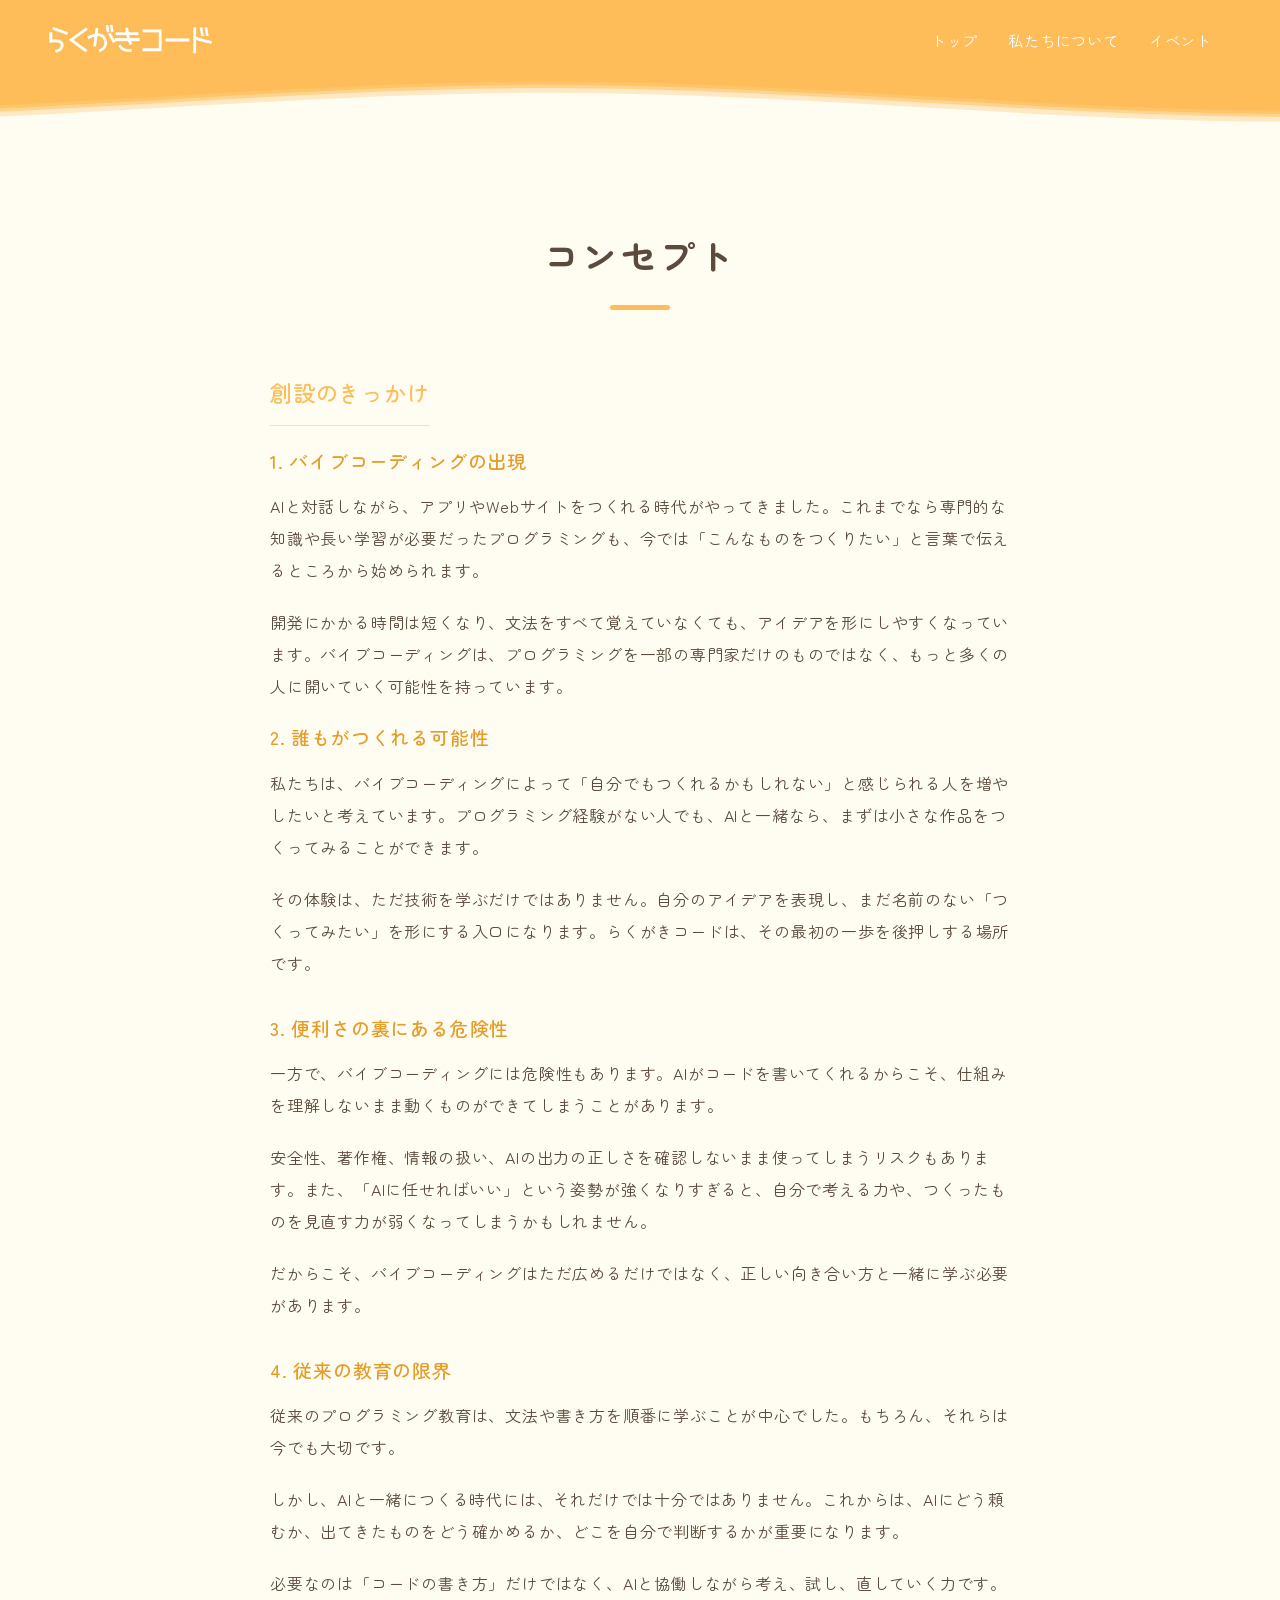
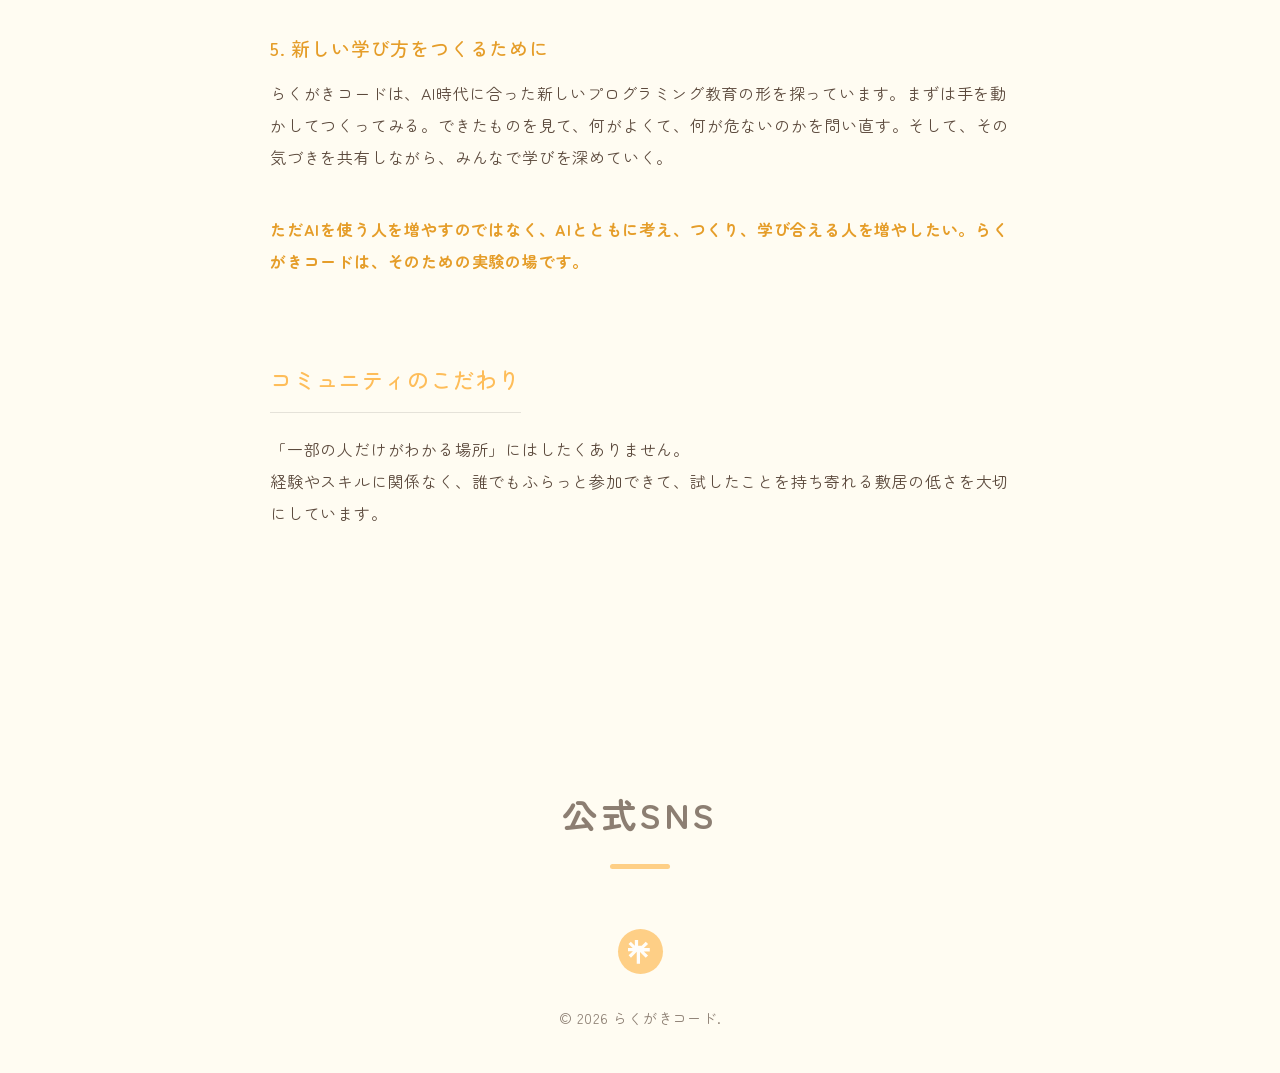
==== concept/index.html @ d0d8243a "concept分離" ====
<!DOCTYPE html>
<html lang="ja">

<head>
    <meta charset="UTF-8">
    <meta name="viewport" content="width=device-width, initial-scale=1.0">
    <title>コンセプト｜らくがきコード</title>
    <meta name="description" content="らくがきコードのコンセプト、創設のきっかけ、コミュニティの考え方をまとめたページです。">
    <link rel="preconnect" href="https://fonts.googleapis.com">
    <link rel="preconnect" href="https://fonts.gstatic.com" crossorigin>
    <link href="https://fonts.googleapis.com/css2?family=Zen+Maru+Gothic:wght@400;500;700&display=swap" rel="stylesheet">
    <link rel="icon" href="../images/らくがきコード.jpg" type="image/jpeg">
    <link rel="stylesheet" href="../style.css">
    <link rel="stylesheet" href="style.css">
</head>

<body>
    <header class="header">
        <a href="../index.html" class="logo" aria-label="らくがきコード トップページへ">
            <img src="../images/らくがきコード.jpg" alt="らくがきコード">
        </a>
        <div class="hamburger" id="hamburger" aria-label="メニューを開く">
            <span></span>
            <span></span>
            <span></span>
        </div>
        <nav class="nav" id="nav-menu">
            <a href="../index.html">トップ</a>
            <a href="../menchu/">私たちについて</a>
            <a href="../event/">イベント</a>
        </nav>
        <div class="header-wave">
            <svg class="header-waves" xmlns="http://www.w3.org/2000/svg" viewBox="0 24 150 28" preserveAspectRatio="none" shape-rendering="auto">
                <defs>
                    <path id="gentle-wave-header" d="M-160 44c30 0 58-18 88-18s 58 18 88 18 58-18 88-18 58 18 88 18 v44h-352z" />
                </defs>
                <g class="parallax-header">
                    <use href="#gentle-wave-header" x="48" y="0" fill="rgba(254, 189, 89, 0.3)" />
                    <use href="#gentle-wave-header" x="48" y="3" fill="rgba(254, 189, 89, 0.5)" />
                    <use href="#gentle-wave-header" x="48" y="5" fill="rgba(254, 189, 89, 0.7)" />
                    <use href="#gentle-wave-header" x="48" y="7" fill="#febd59" />
                </g>
            </svg>
        </div>
    </header>

    <main class="subpage-main">
        <section class="concept section" id="concept">
            <div class="container">
                <h2 class="section-title">コンセプト</h2>

                <div class="concept-item">
                    <h3>創設のきっかけ</h3>
                    <div class="text-block" id="concept-story">
                        <h4>1. バイブコーディングの出現</h4>
                        <p>AIと対話しながら、アプリやWebサイトをつくれる時代がやってきました。これまでなら専門的な知識や長い学習が必要だったプログラミングも、今では「こんなものをつくりたい」と言葉で伝えるところから始められます。</p>
                        <p>開発にかかる時間は短くなり、文法をすべて覚えていなくても、アイデアを形にしやすくなっています。バイブコーディングは、プログラミングを一部の専門家だけのものではなく、もっと多くの人に開いていく可能性を持っています。</p>

                        <div>
                            <h4>2. 誰もがつくれる可能性</h4>
                            <p>私たちは、バイブコーディングによって「自分でもつくれるかもしれない」と感じられる人を増やしたいと考えています。プログラミング経験がない人でも、AIと一緒なら、まずは小さな作品をつくってみることができます。</p>
                            <p>その体験は、ただ技術を学ぶだけではありません。自分のアイデアを表現し、まだ名前のない「つくってみたい」を形にする入口になります。らくがきコードは、その最初の一歩を後押しする場所です。</p>

                            <h4>3. 便利さの裏にある危険性</h4>
                            <p>一方で、バイブコーディングには危険性もあります。AIがコードを書いてくれるからこそ、仕組みを理解しないまま動くものができてしまうことがあります。</p>
                            <p>安全性、著作権、情報の扱い、AIの出力の正しさを確認しないまま使ってしまうリスクもあります。また、「AIに任せればいい」という姿勢が強くなりすぎると、自分で考える力や、つくったものを見直す力が弱くなってしまうかもしれません。</p>
                            <p>だからこそ、バイブコーディングはただ広めるだけではなく、正しい向き合い方と一緒に学ぶ必要があります。</p>

                            <h4>4. 従来の教育の限界</h4>
                            <p>従来のプログラミング教育は、文法や書き方を順番に学ぶことが中心でした。もちろん、それらは今でも大切です。</p>
                            <p>しかし、AIと一緒につくる時代には、それだけでは十分ではありません。これからは、AIにどう頼むか、出てきたものをどう確かめるか、どこを自分で判断するかが重要になります。</p>
                            <p>必要なのは「コードの書き方」だけではなく、AIと協働しながら考え、試し、直していく力です。</p>

                            <h4>5. 新しい学び方をつくるために</h4>
                            <p>らくがきコードは、AI時代に合った新しいプログラミング教育の形を探っています。まずは手を動かしてつくってみる。できたものを見て、何がよくて、何が危ないのかを問い直す。そして、その気づきを共有しながら、みんなで学びを深めていく。</p>
                            <p class="highlight">ただAIを使う人を増やすのではなく、AIとともに考え、つくり、学び合える人を増やしたい。らくがきコードは、そのための実験の場です。</p>
                        </div>
                    </div>
                </div>

                <div class="concept-item">
                    <h3>コミュニティのこだわり</h3>
                    <div class="text-block">
                        <p>「一部の人だけがわかる場所」にはしたくありません。<br>経験やスキルに関係なく、誰でもふらっと参加できて、試したことを持ち寄れる敷居の低さを大切にしています。</p>
                    </div>
                </div>
            </div>
        </section>
    </main>

    <footer class="footer">
        <h2 class="section-title">公式SNS</h2>
        <div class="footer-sns" style="display: flex; justify-content: center; gap: 20px; margin-bottom: 30px;">
            <a href="https://linktr.ee/rakugaki_code?utm_source=qr_code" target="_blank" aria-label="Linktree"
                style="display: inline-flex; align-items: center; justify-content: center; width: 45px; height: 45px; border-radius: 50%; background-color: var(--main-yellow); color: var(--text-white); transition: opacity 0.3s, transform 0.3s;"
                onmouseover="this.style.transform='scale(1.1)';" onmouseout="this.style.transform='scale(1)';">
                <svg role="img" viewBox="0 0 24 24" xmlns="http://www.w3.org/2000/svg" fill="currentColor" width="24"
                    height="24">
                    <title>Linktree</title>
                    <path
                        d="M13.736 5.853l4.005-4.117 2.325 2.38-4.2 4.005h5.908v3.305h-5.937l4.229 4.108-2.325 2.334-5.74-5.769v11.66h-3.266V11.82l-5.769 5.827-2.325-2.325 4.229-4.117H-1.23v-3.305h5.937L.507 4.116l2.325-2.38 4.005 4.117V0h3.266v5.853z" />
                </svg>
            </a>
        </div>
        <p>&copy; 2026 らくがきコード.</p>
    </footer>

    <script src="../script.js"></script>
</body>

</html>
---- style.css ----
/* Minimalist "Rakugaki Code" Styles */
:root {
    --main-yellow: #febd59; /* 画像から抽出した正確な背景色に合わせて境界線を消す */
    --cream: #fffcf2;
    --text-white: #ffffff;
    --text-dark: #5c4a3d;
    --font-main: 'Zen Maru Gothic', 'JK Gothic', sans-serif;
}

* {
    margin: 0;
    padding: 0;
    box-sizing: border-box;
}

html {
    scroll-behavior: smooth;
}

body {
    font-family: var(--font-main);
    background-color: var(--cream);

    color: var(--text-dark);
    /* Default text color for body is dark */
    line-height: 2;
    font-size: 16px;
    letter-spacing: 0.05em;
    -webkit-font-smoothing: antialiased;
}

a {
    color: inherit;
    text-decoration: none;
    transition: opacity 0.3s;
}

a:hover {
    opacity: 0.7;
}

/* Typography */
h1,
h2,
h3,
h4,
strong {
    font-weight: 500;
}

.highlight {
    font-weight: 700;
    margin-top: 20px;
    display: inline-block;
    color: #e59d29;
    /* A slightly darker yellow for highlights on cream */
}

/* Layout */
.container {
    max-width: 800px;
    margin: 0 auto;
    padding: 0 30px;
}

.section {
    padding: 100px 0;
}

#about {
    padding-top: 100px;
}

#about-title {
    scroll-margin-top: 100px; /* メニューから飛んだ時に、ヘッダーに被らず綺麗な位置に表示させるためのオフセット */
}

/* Splash Screen */
.splash-screen {
    position: fixed;
    top: 0;
    left: 0;
    width: 100vw;
    height: 100vh;
    z-index: 9999; /* 全ての上に被せる */
    pointer-events: none;
    transition: opacity 2s ease-in 3s, visibility 5s; /* 全体フェードアウトは波紋終了後に */
}

/* 広がる最中の誤クリック防止レイヤー */
.splash-screen::before {
    content: '';
    position: absolute;
    top: 0;
    left: 0;
    width: 100vw;
    height: 100vh;
    pointer-events: auto;
}

.splash-screen.fade-out {
    opacity: 0;
    visibility: hidden;
}

.splash-screen.fade-out::before {
    display: none;
}

/* 多層の波紋レイヤー */
.splash-layer {
    position: absolute;
    top: 50%;
    left: 50%;
    width: 0;
    height: 0;
    background-color: transparent;
    border-radius: 50%;
    transform: translate(-50%, -50%);
    transition-property: width, height;
    transition-timing-function: cubic-bezier(0.4, 0, 0.2, 1);
}

.splash-layer.layer-1 { box-shadow: 0 0 0 200vmax rgba(254, 189, 89, 0.3); } /* 最も内側、一番遅い */
.splash-layer.layer-2 { box-shadow: 0 0 0 200vmax rgba(254, 189, 89, 0.5); }
.splash-layer.layer-3 { box-shadow: 0 0 0 200vmax rgba(254, 189, 89, 0.7); }
.splash-layer.layer-4 { box-shadow: 0 0 0 200vmax rgba(254, 189, 89, 1.0); } /* 最も外側（不透明）、一番早い */

.splash-screen.fade-out .splash-layer {
    width: 250vmax;
    height: 250vmax;
}

.splash-screen.fade-out .layer-4 { transition-duration: 2.5s; }
.splash-screen.fade-out .layer-3 { transition-duration: 3.2s; }
.splash-screen.fade-out .layer-2 { transition-duration: 3.8s; }
.splash-screen.fade-out .layer-1 { transition-duration: 4.5s; }

/* Header */
.header {
    display: flex;
    justify-content: space-between;
    align-items: center;
    padding: 15px 40px; /* 追随時に邪魔にならないよう少しパディングを調整 */
    position: fixed; /* 追随させる */
    top: 0;
    left: 0;
    width: 100%;
    color: var(--text-white);
    background-color: var(--main-yellow); /* スクロールしても背景と同化しないように黄色背景 */
    z-index: 1000;
}

/* ヘッダーから垂れ下がる波 */
.header-wave {
    position: absolute;
    bottom: 0;
    left: 0;
    width: 100%;
    transform: translateY(100%) scaleY(-1); /* ヘッダーの下に配置し、上下反転させて「垂れ下がる」形にする */
    line-height: 0;
    pointer-events: none; /* 下の要素のクリックを邪魔しないようにする */
}

.header-waves {
    position: relative;
    width: 100%;
    height: 5vh;
    min-height: 30px;
    max-height: 60px;
}

.parallax-header > use {
    animation: move-forever 25s cubic-bezier(.55,.5,.45,.5) infinite;
}

.parallax-header > use:nth-child(1) {
    animation-delay: -2s;
    animation-duration: 7s;
}

.parallax-header > use:nth-child(2) {
    animation-delay: -3s;
    animation-duration: 10s;
}

.parallax-header > use:nth-child(3) {
    animation-delay: -4s;
    animation-duration: 13s;
}

.parallax-header > use:nth-child(4) {
    animation-delay: -5s;
    animation-duration: 20s;
}

.logo {
    display: block;
    width: 180px;
    /* ヘッダーでのロゴの表示幅 */
    height: 50px;
    /* ヘッダーでのロゴの表示高さ */
    overflow: hidden;
    /* はみ出た部分を隠す */
    position: relative;
    border-radius: 6px;
    transition: transform 0.3s;
}

.logo:hover {
    transform: scale(1.05);
    opacity: 1;
    /* a:hoverのopacity上書き */
}

.logo img {
    position: absolute;
    top: 50%;
    left: 50%;
    transform: translate(-50%, -50%);
    width: 300px;
    /* ここを大きくするほど、画像がズームされて文字が大きくなります */
    height: auto;
    display: block;
}

.nav {
    display: flex;
    gap: 30px;
    margin-right: 28px;
}

.nav a {
    font-size: 0.95rem;
    color: var(--text-white);
    position: relative;
}

/* Hamburger Menu (Hidden on PC) */
.hamburger {
    display: none;
    flex-direction: column;
    cursor: pointer;
    gap: 6px;
    z-index: 1001;
}

.hamburger span {
    display: block;
    width: 25px;
    height: 3px;
    background-color: var(--text-white);
    border-radius: 3px;
    transition: transform 0.3s ease, opacity 0.3s ease;
}

/* Hamburger Active Animation */
.hamburger.active span:nth-child(1) {
    transform: translateY(9px) rotate(45deg);
}

.hamburger.active span:nth-child(2) {
    opacity: 0;
}

.hamburger.active span:nth-child(3) {
    transform: translateY(-9px) rotate(-45deg);
}

/* Hero Section */
.hero {
    min-height: 120vh;
    /* 少し長めに設定して波を下の方へ */
    padding-bottom: 250px;
    /* 波とコンテンツの間に十分な余白を確保 */
    display: flex;
    flex-direction: column;
    justify-content: center;
    align-items: center;
    text-align: center;
    background-color: var(--main-yellow);
    color: var(--text-white);
    position: relative;
    /* overflow: hidden; 波がはみ出せるように削除 */
}

.wave-bottom {
    position: absolute;
    bottom: -1px;
    left: 0;
    width: 100%;
    line-height: 0;
    z-index: 10;
}

/* 波が下に移動したときに黄色の背景が途切れないように上へ伸ばす */
.wave-bottom::before {
    content: '';
    position: absolute;
    bottom: 0;
    left: 0;
    width: 100%;
    height: 150vh; 
    background-color: var(--main-yellow);
    z-index: -1;
}

.waves {
    position: relative;
    width: 100%;
    height: 12vh;
    margin-bottom: -7px;
    min-height: 80px;
    max-height: 150px;
}

.parallax > use {
    animation: move-forever 25s cubic-bezier(.55,.5,.45,.5) infinite;
}

.parallax > use:nth-child(1) {
    animation-delay: -2s;
    animation-duration: 7s;
}

.parallax > use:nth-child(2) {
    animation-delay: -3s;
    animation-duration: 10s;
}

.parallax > use:nth-child(3) {
    animation-delay: -4s;
    animation-duration: 13s;
}

.parallax > use:nth-child(4) {
    animation-delay: -5s;
    animation-duration: 20s;
}

@keyframes move-forever {
    0% { transform: translate3d(-90px, 0, 0); }
    100% { transform: translate3d(85px, 0, 0); }
}

.hero-content {
    position: relative;
    z-index: 20; /* 波の背景（z-index: 10）より手前に表示する */
}

/* Logo styling based on the image */
.hero-logo {
    display: flex;
    justify-content: center;
    align-items: center;
    margin-top: 8vh;
    /* 画像を少し下へ移動 */
    margin-bottom: 20px;
}

.hero-logo img {
    max-width: 90%;
    max-height: 500px;
    /* 大幅に制限を緩めて画像を大きく表示 */
    object-fit: contain;
}

/* Recreating the slight playful tilt of the characters in the logo */
.char-1 {
    transform: translateY(-2px) rotate(-3deg);
}

.char-2 {
    transform: translateY(2px) rotate(2deg);
}

.char-3 {
    transform: translateY(-1px) rotate(-1deg);
}

.char-4 {
    transform: translateY(3px) rotate(4deg);
}

.char-5 {
    transform: translateY(-2px) rotate(-2deg);
}

.char-6 {
    transform: translateY(1px) rotate(1deg);
}

.char-7 {
    transform: translateY(-1px) rotate(-3deg);
}

.hero-subtitle {
    font-size: 1.2rem;
    font-weight: 400;
    opacity: 0.9;
}

/* Content Sections (These are on cream background) */
.section-title {
    font-size: 2.2rem;
    font-weight: 700;
    margin-bottom: 60px;
    text-align: center;
    letter-spacing: 0.1em;
    color: var(--text-dark); /* くっきり読めるように濃い茶色に変更 */
}

.section-title::after {
    content: '';
    display: block;
    width: 60px;
    height: 5px;
    background-color: var(--main-yellow);
    margin: 15px auto 0;
    border-radius: 3px;
}

.text-block {
    margin-bottom: 40px;
}

.text-block p {
    margin-bottom: 20px;
}

/* Read More Feature */
.hidden-content {
    display: none;
}

.hidden-content.show {
    display: block;
    animation: fadeInDown 0.4s ease-out forwards;
}

@keyframes fadeInDown {
    from { opacity: 0; transform: translateY(-10px); }
    to { opacity: 1; transform: translateY(0); }
}

.btn-read-more {
    display: block;
    background: none;
    border: none;
    color: var(--main-yellow);
    font-size: 1rem;
    font-weight: 700;
    margin: 20px auto 0;
    cursor: pointer;
    text-decoration: underline;
    text-underline-offset: 4px;
    font-family: inherit;
    transition: color 0.3s;
}

.btn-read-more:hover {
    color: #e59d29;
}

.center-text {
    text-align: center;
}

.features {
    display: grid;
    grid-template-columns: repeat(3, minmax(0, 1fr));
    gap: 30px;
    margin-top: 60px;
}

.activity-slider {
    position: relative;
    max-width: 760px;
    margin: 54px auto 0;
    padding: 0 72px 44px;
}

.activity-viewport {
    overflow: hidden;
    border-radius: 20px;
}

.activity-track {
    display: flex;
    transition: transform 0.55s ease;
}

.activity-slide {
    flex: 0 0 100%;
    min-height: 260px;
    padding: 46px 54px;
    background-color: #fff;
    border: 1px solid rgba(0,0,0,0.05);
    border-radius: 20px;
    box-shadow: 0 8px 26px rgba(0,0,0,0.06);
}

.activity-label {
    display: inline-block;
    margin-bottom: 14px;
    color: var(--main-yellow);
    font-size: 0.95rem;
    font-weight: 700;
}

.activity-slide h3 {
    margin-bottom: 20px;
    color: var(--text-dark);
    font-size: 1.8rem;
}

.activity-slide p {
    font-size: 1.05rem;
    line-height: 2;
}

.activity-nav {
    position: absolute;
    top: 118px;
    z-index: 3;
    width: 48px;
    height: 48px;
    border: none;
    border-radius: 50%;
    background-color: var(--main-yellow);
    color: #fff;
    font-size: 2rem;
    line-height: 1;
    cursor: pointer;
    box-shadow: 0 6px 18px rgba(0,0,0,0.12);
    transition: transform 0.3s, background-color 0.3s;
}

.activity-nav:hover {
    background-color: #e59d29;
    transform: translateY(-2px);
}

.activity-prev {
    left: 0;
}

.activity-next {
    right: 0;
}

.activity-dots {
    position: absolute;
    left: 0;
    right: 0;
    bottom: 0;
    display: flex;
    justify-content: center;
    gap: 12px;
}

.activity-dot {
    width: 12px;
    height: 12px;
    padding: 0;
    border: none;
    border-radius: 50%;
    background-color: rgba(0,0,0,0.16);
    cursor: pointer;
    transition: transform 0.3s, background-color 0.3s;
}

.activity-dot.is-active {
    background-color: var(--main-yellow);
    transform: scale(1.25);
}

.activity-photo {
    max-width: 920px;
    margin: 70px auto 0;
    text-align: center;
}

.activity-photo h3 {
    display: inline-block;
    margin-bottom: 24px;
    padding-bottom: 10px;
    border-bottom: 3px solid var(--main-yellow);
    color: var(--text-dark);
    font-size: 1.5rem;
}

.activity-photo img {
    display: block;
    width: 100%;
    height: auto;
    border-radius: 20px;
    box-shadow: 0 10px 30px rgba(0,0,0,0.08);
}

.event-link-box {
    margin-top: 56px;
    text-align: center;
}

.event-link-box p {
    margin-bottom: 22px;
    color: var(--text-dark);
    font-size: 1.15rem;
    font-weight: 700;
}

.event-link-actions {
    display: flex;
    flex-wrap: wrap;
    justify-content: center;
    gap: 14px;
}

.event-promo {
    padding-top: 450px;
    padding-bottom: 10px;
}

.event-promo-box {
    padding: 44px 34px;
    border: 1px solid rgba(0,0,0,0.05);
    border-radius: 20px;
    background: rgba(255, 255, 255, 0.86);
    box-shadow: 0 8px 26px rgba(0,0,0,0.06);
    text-align: center;
}

.event-promo-label {
    display: inline-block;
    margin-bottom: 16px;
    color: #e59d29;
    font-size: 1.08rem;
    font-weight: 700;
}

.event-promo-box h2 {
    margin-bottom: 18px;
    color: var(--text-dark);
    font-size: clamp(1.8rem, 4vw, 2.6rem);
    font-weight: 700;
    line-height: 1.45;
}

.event-promo-box p:not(.event-promo-label) {
    margin-bottom: 28px;
    color: var(--text-dark);
    font-size: 1.05rem;
}

.axis-diagram {
    position: relative;
    max-width: 920px;
    min-height: 520px;
    margin: 76px auto 0;
}

.axis-shape {
    position: absolute;
    inset: 0 120px 46px;
    width: calc(100% - 240px);
    height: calc(100% - 46px);
    overflow: visible;
}

.axis-shape polygon {
    fill: rgba(254, 189, 89, 0.08);
    stroke: rgba(254, 189, 89, 0.75);
    stroke-width: 8;
    stroke-linejoin: round;
}

.axis-shape circle {
    fill: var(--main-yellow);
    stroke: #fff;
    stroke-width: 5;
}

.axis-node {
    position: absolute;
    z-index: 2;
    width: 260px;
    min-height: 170px;
    padding: 26px 24px;
    background-color: #fff;
    border: 1px solid rgba(0,0,0,0.05);
    border-radius: 20px;
    box-shadow: 0 8px 24px rgba(0,0,0,0.06);
    text-align: center;
}

.axis-node h3 {
    margin-bottom: 14px;
    color: var(--text-dark);
    font-size: 1.25rem;
    line-height: 1.35;
}

.axis-node h3 span {
    color: var(--main-yellow);
    font-size: 1.5rem;
}

.axis-node p {
    font-size: 0.95rem;
    line-height: 1.75;
    text-align: left;
}

.axis-node-vibe {
    top: -24px;
    left: 50%;
    transform: translateX(-50%);
}

.axis-node-think {
    bottom: 0;
    left: 0;
}

.axis-node-share {
    right: 0;
    bottom: 0;
}

.feature-item {
    min-width: 0;
    background-color: #fff;
    padding: 40px 30px;
    border-radius: 20px;
    box-shadow: 0 4px 15px rgba(0,0,0,0.03);
    border: 1px solid rgba(0,0,0,0.05);
    transition: transform 0.3s;
}

.feature-item:hover {
    transform: translateY(-5px);
}

.concept-item h3 {
    font-size: 1.4rem;
    margin-bottom: 20px;
    border-bottom: 1px solid rgba(0, 0, 0, 0.1);
    /* Darker subtle border for cream bg */
    padding-bottom: 10px;
    display: inline-block;
    color: var(--main-yellow);
}

.feature-item h3 {
    font-size: 1.4rem;
    margin-bottom: 20px;
    border-bottom: 3px solid var(--main-yellow);
    padding-bottom: 10px;
    display: inline-block;
    color: var(--text-dark);
}

.concept-item {
    margin-bottom: 60px;
}

.sub-block {
    margin-top: 30px;
}

.sub-block h4 {
    font-size: 1.1rem;
    margin-bottom: 10px;
    color: #e59d29;
}

#concept-story h4 {
    margin-top: 34px;
    margin-bottom: 14px;
    color: #e59d29;
    font-size: 1.18rem;
    line-height: 1.6;
}

#concept-story h4:first-child {
    margin-top: 0;
}

.sub-block ul {
    list-style-type: none;
    padding-left: 10px;
}

.sub-block li {
    margin-bottom: 10px;
    position: relative;
    padding-left: 20px;
}

.sub-block li::before {
    content: "・";
    position: absolute;
    left: 0;
    color: var(--main-yellow);
}

/* Member Roles */
.role-list {
    display: flex;
    flex-direction: column;
    gap: 15px;
    margin-top: 15px;
}

.role-item {
    display: flex;
    align-items: center;
    background-color: var(--cream);
    padding: 15px 20px;
    border-radius: 12px;
}

.role-badge {
    display: inline-block;
    padding: 6px 16px;
    border-radius: 20px;
    font-weight: 700;
    font-size: 0.95rem;
    margin-right: 20px;
    white-space: nowrap;
    text-align: center;
    width: 140px; /* 全員全く同じ大きさにする */
    flex-shrink: 0;
    background-color: var(--main-yellow); /* 色も全員同じ黄色に統一 */
    color: var(--text-white);
}

.role-desc {
    font-size: 0.95rem;
    color: #555;
    line-height: 1.5;
}

/* Members Section */
.member-list {
    display: flex;
    flex-direction: column;
    gap: 40px;
    margin-top: 40px;
    max-width: 600px;
    margin-left: auto;
    margin-right: auto;
}

.member-row {
    display: flex;
    align-items: center;
    gap: 30px;
    border-bottom: 1px dashed rgba(0,0,0,0.1);
    padding-bottom: 30px;
}

.member-row:last-child {
    border-bottom: none;
    padding-bottom: 0;
}

.member-photo-placeholder {
    flex-shrink: 0;
    width: 120px;
    height: 120px;
    background-color: #fff;
    border-radius: 50%;
    display: flex;
    justify-content: center;
    align-items: center;
    color: #ccc;
    font-size: 0.9rem;
    border: 4px solid var(--main-yellow);
    box-shadow: 0 4px 10px rgba(0,0,0,0.05);
}

.member-photo {
    flex-shrink: 0;
    width: 120px;
    height: 120px;
    border-radius: 50%;
    object-fit: cover;
    border: 4px solid var(--main-yellow);
    box-shadow: 0 4px 10px rgba(0,0,0,0.05);
    background-color: #fff;
}

.member-info {
    flex-grow: 1;
}

.member-name {
    font-size: 1.5rem;
    font-weight: 700;
    color: var(--text-dark);
    margin-bottom: 5px;
}

.member-title {
    font-size: 0.95rem;
    color: #e59d29;
    font-weight: 700;
    margin-bottom: 10px;
    line-height: 1.8;
}

.member-badge {
    display: inline-block;
    padding: 2px 12px;
    background-color: var(--main-yellow);
    color: var(--text-white);
    border-radius: 20px;
    font-size: 0.85rem;
    margin-bottom: 4px;
}

.member-desc {
    font-size: 0.95rem;
    line-height: 1.6;
}

/* Buttons */
.btn {
    display: inline-block;
    background-color: var(--main-yellow);
    color: var(--text-white);
    padding: 15px 40px;
    font-size: 1.1rem;
    border-radius: 40px;
    margin-top: 20px;
    transition: all 0.3s;
    font-weight: 700;
    border: none;
    min-width: 320px; /* どのボタンも同じ幅になるように固定 */
    text-align: center;
}

.btn:hover {
    background-color: #e59d29;
    transform: translateY(-2px);
    box-shadow: 0 5px 15px rgba(229, 157, 41, 0.3);
}

/* Footer */
.footer {
    text-align: center;
    padding: 40px;
    font-size: 0.9rem;
    opacity: 0.7;
    margin-top: 50px;
}

.sp-br {
    display: none;
}

/* Responsive */
@media (max-width: 768px) {
    .sp-br {
        display: block;
    }

    .hamburger {
        display: flex;
        margin-right: 12px;
    }

    .nav {
        position: fixed;
        top: 0;
        right: -100%;
        width: 100%;
        height: 100vh;
        background-color: var(--main-yellow);
        flex-direction: column;
        justify-content: center;
        align-items: center;
        gap: 40px;
        transition: right 0.4s cubic-bezier(0.4, 0, 0.2, 1);
    }

    .nav.active {
        right: 0;
    }

    .nav a {
        font-size: 1.5rem;
        font-weight: 700;
    }

    .section {
        padding: 60px 0;
    }

    #about {
        padding-top: 60px;
    }

    .event-promo {
        padding-top: 250px;
        padding-bottom: 20px;
    }

    .section-title {
        font-size: 1.8rem;
        margin-bottom: 40px;
    }

    .features {
        grid-template-columns: 1fr;
    }

    .activity-slider {
        padding: 0 0 42px;
    }

    .activity-slide {
        min-height: 300px;
        padding: 34px 28px;
    }

    .activity-slide h3 {
        font-size: 1.5rem;
    }

    .activity-slide p {
        font-size: 1rem;
        line-height: 1.9;
    }

    .activity-nav {
        top: auto;
        bottom: -4px;
        width: 42px;
        height: 42px;
        font-size: 1.6rem;
    }

    .activity-prev {
        left: 18px;
    }

    .activity-next {
        right: 18px;
    }

    .axis-diagram {
        min-height: 0;
        margin-top: 40px;
        display: grid;
        gap: 24px;
    }

    .axis-shape {
        display: none;
    }

    .axis-node {
        position: static;
        width: auto;
        min-height: 0;
        transform: none;
    }

    .role-item {
        flex-direction: column;
        align-items: flex-start;
        gap: 10px;
    }

    .member-row {
        flex-direction: row; /* スマホでも横並びを維持 */
        text-align: left; /* 左寄せ */
        align-items: flex-start; /* 上揃え */
        gap: 15px;
    }

    .member-photo-placeholder,
    .member-photo {
        width: 80px; /* スマホでは写真を少し小さくして横にテキストを置けるように */
        height: 80px;
        font-size: 0.8rem;
    }

    .center-text {
        text-align: left; /* スマホでは長文の中央寄せは読みづらいため左寄せに */
    }

    .btn {
        min-width: auto;
        width: 100%;
        padding: 15px 20px;
    }

    .event-link-actions {
        flex-direction: column;
    }
}

/* Scroll Fade-in Animation */
.js-enabled .fade-target {
    opacity: 0;
    transform: translateY(60px); /* 動きを大きく (30px -> 60px) */
    transition: opacity 1.5s cubic-bezier(0.2, 0.8, 0.2, 1), transform 1.5s cubic-bezier(0.2, 0.8, 0.2, 1); /* ゆっくり滑らかに (0.8s -> 1.5s) */
}

.js-enabled .fade-target.visible {
    opacity: 1;
    transform: translateY(0);
}
---- concept/style.css ----
.subpage-main {
    padding-top: 120px;
}

@media (max-width: 768px) {
    .subpage-main {
        padding-top: 96px;
    }
}
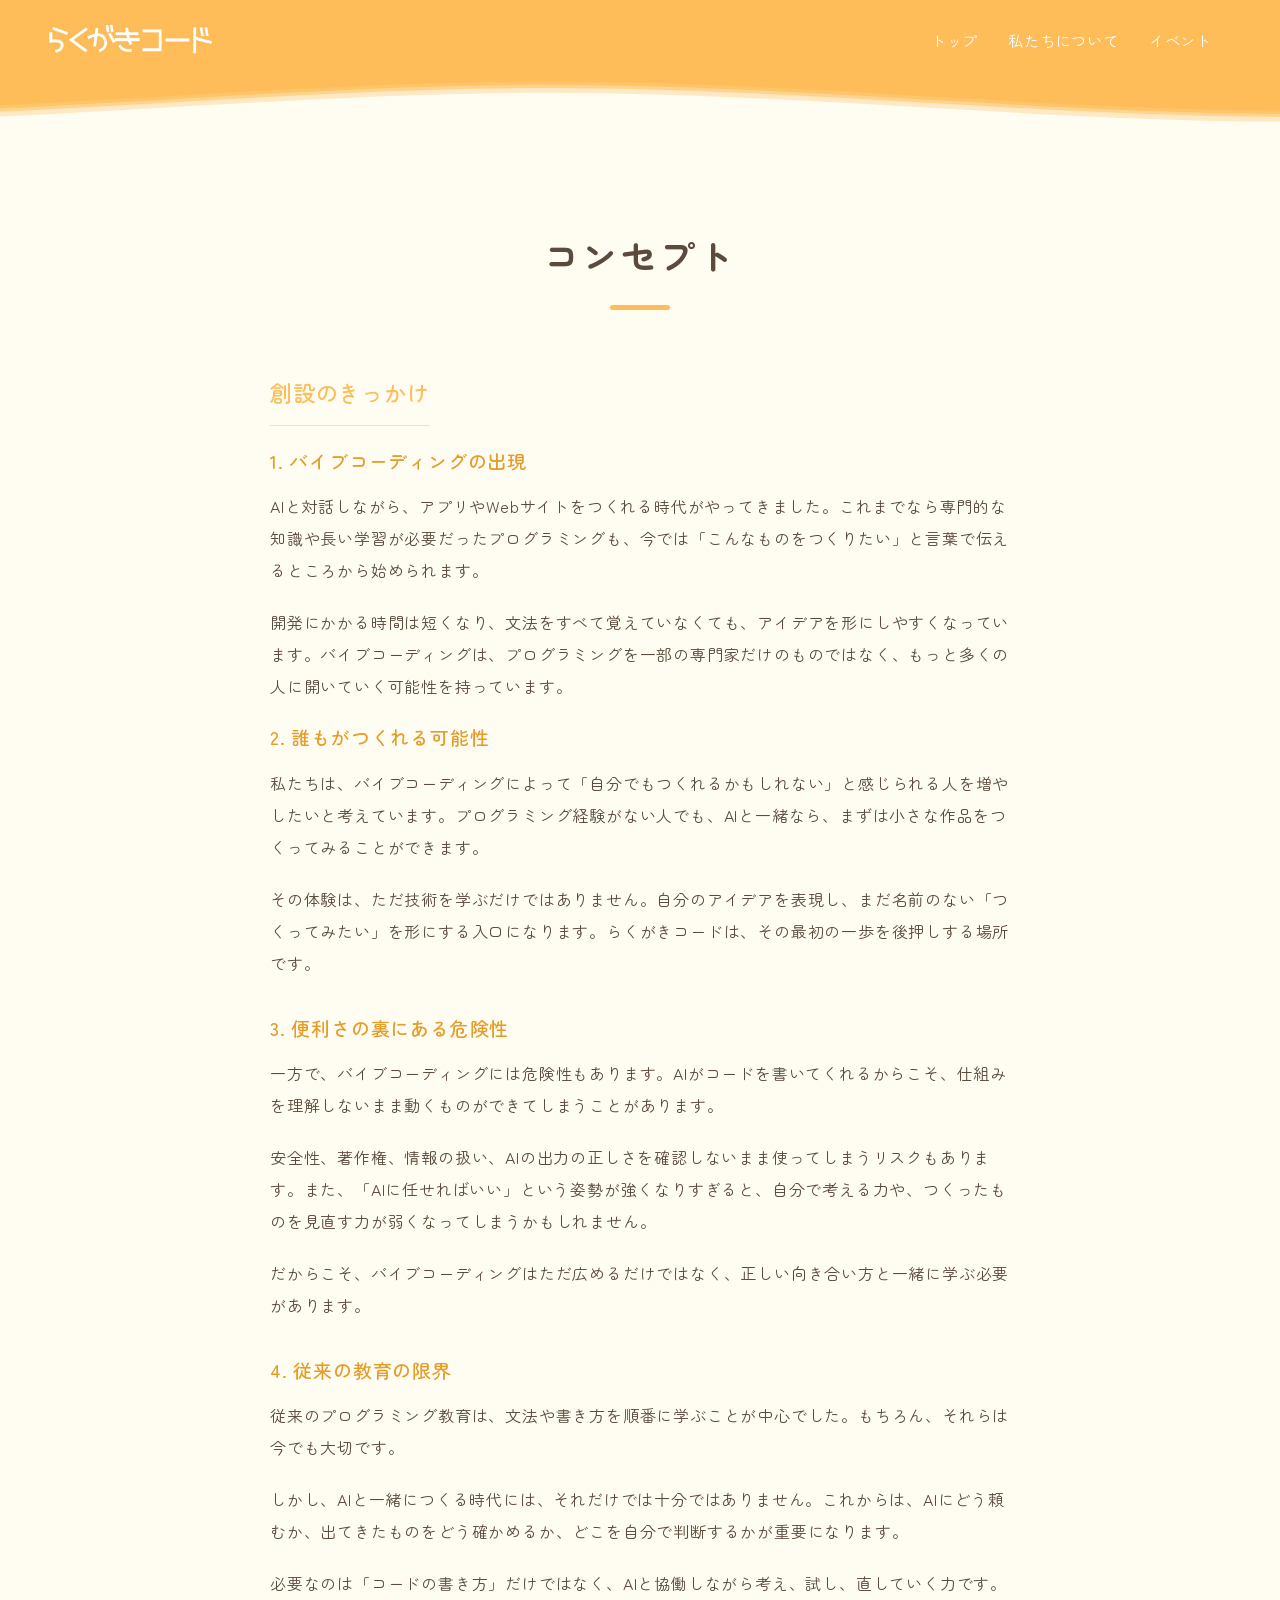
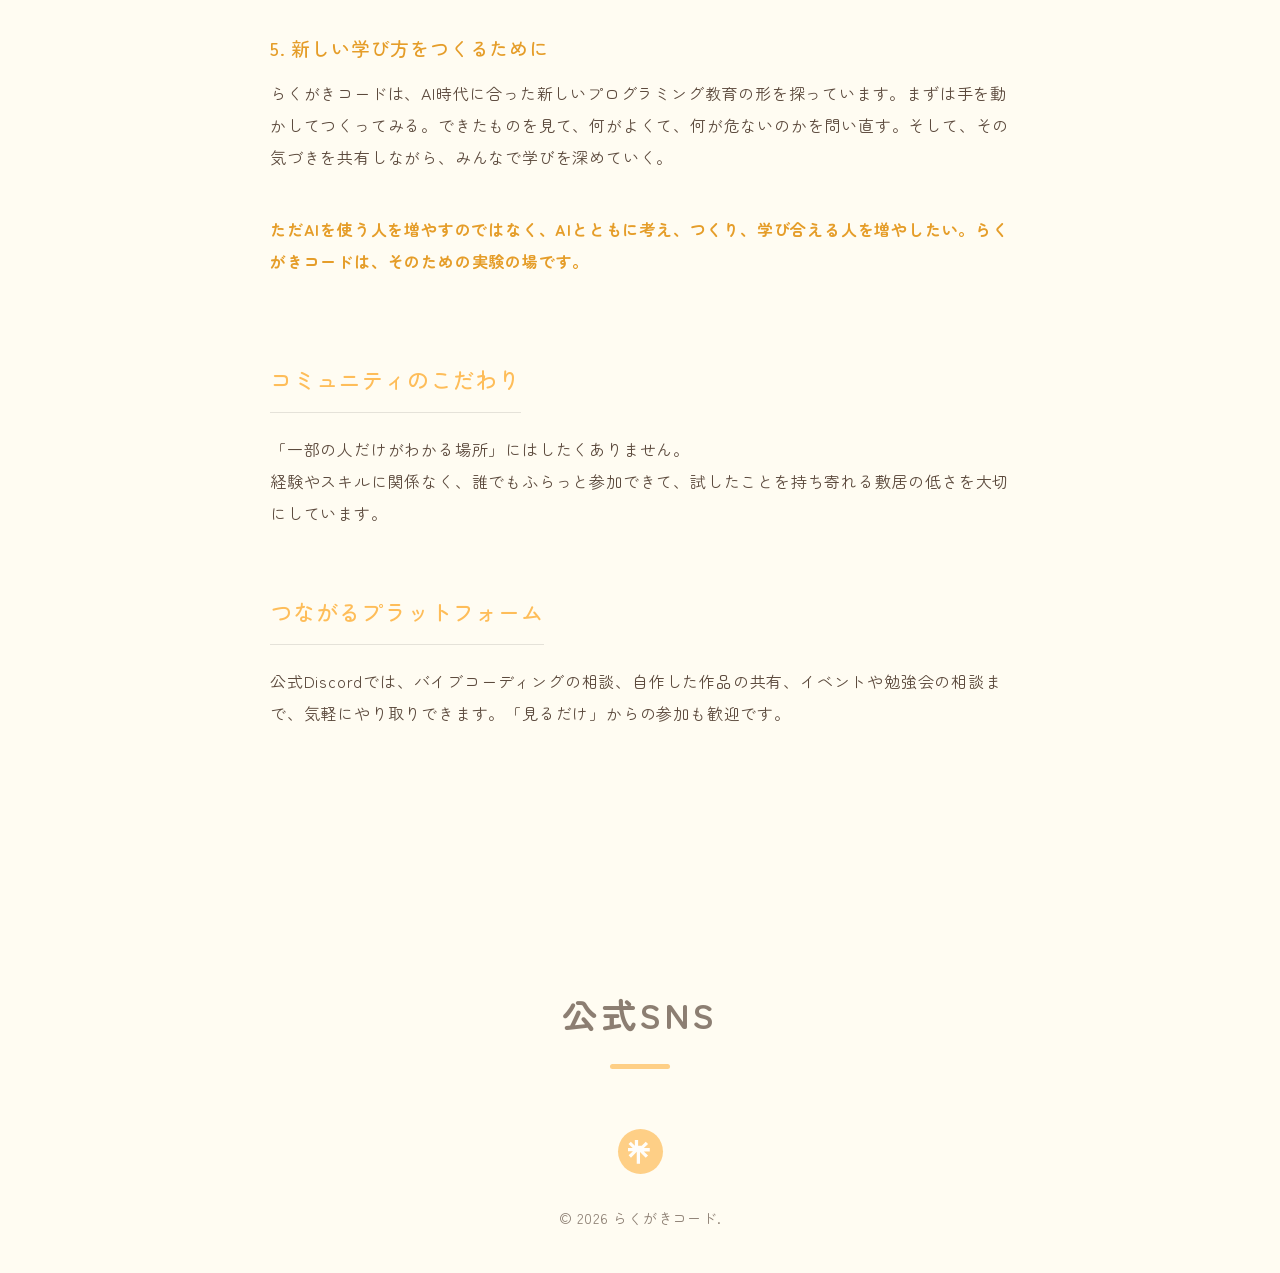
==== commit 6211c4a1: "調整" ====
--- a/concept/index.html
+++ b/concept/index.html
@@ -84,6 +84,13 @@
                         <p>「一部の人だけがわかる場所」にはしたくありません。<br>経験やスキルに関係なく、誰でもふらっと参加できて、試したことを持ち寄れる敷居の低さを大切にしています。</p>
                     </div>
                 </div>
+
+                <div class="concept-item">
+                    <h3>つながるプラットフォーム</h3>
+                    <div class="text-block">
+                        <p>公式Discordでは、バイブコーディングの相談、自作した作品の共有、イベントや勉強会の相談まで、気軽にやり取りできます。「見るだけ」からの参加も歓迎です。</p>
+                    </div>
+                </div>
             </div>
         </section>
     </main>
